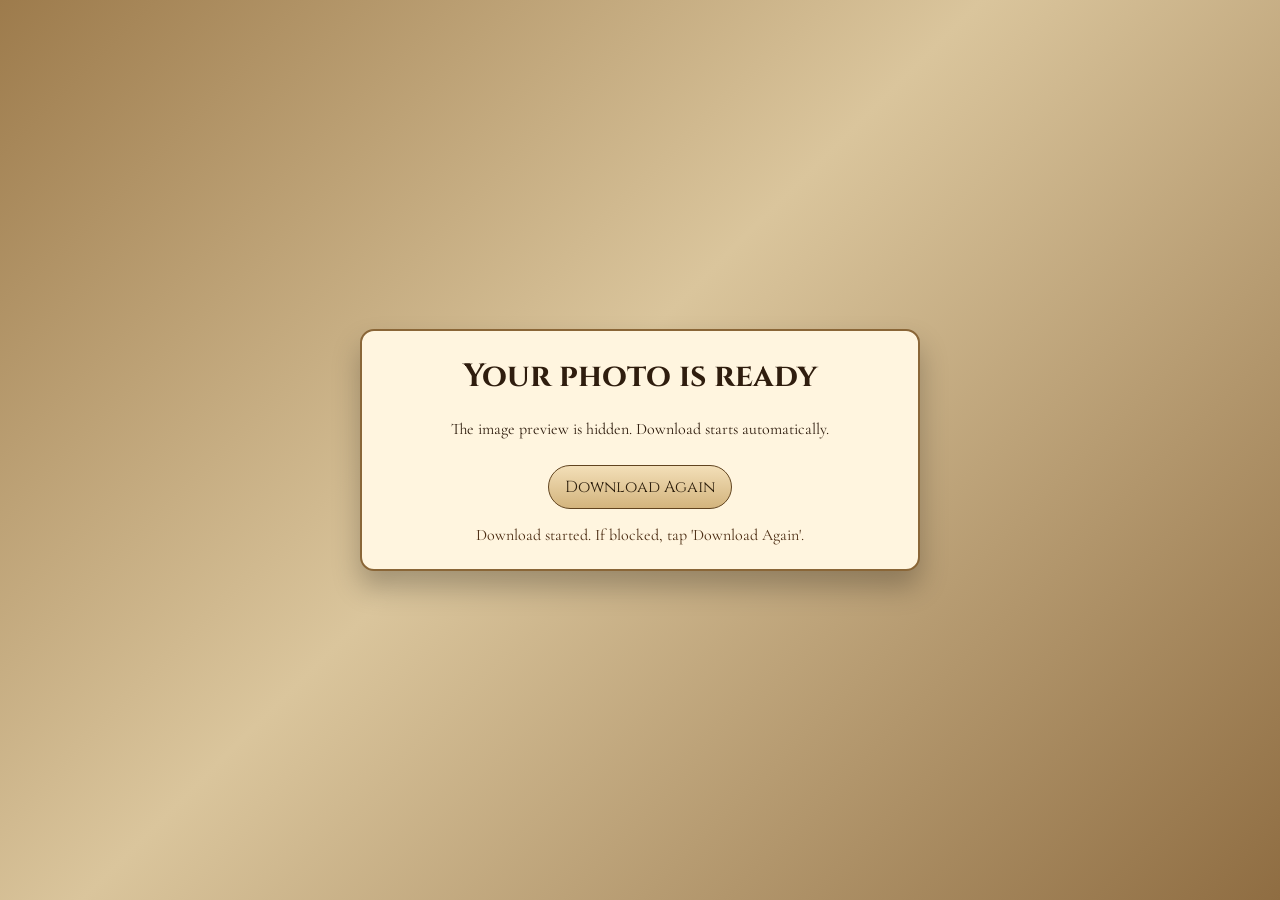
==== shivani-download.html @ f6a698ee "initial commit" ====
﻿<!DOCTYPE html>
<html lang="en">
<head>
  <meta charset="UTF-8">
  <meta name="viewport" content="width=device-width, initial-scale=1.0">
  <title>Shivani Photo Download</title>
  <link rel="stylesheet" href="shivani-download.css">
</head>
<body>
  <main class="download-wrap">
    <h1>Your photo is ready</h1>
    <p>The image preview is hidden. Download starts automatically.</p>
    <a id="direct-download" class="download-btn" href="images/shivani.png" download="shivani.png">Download Again</a>
    <p id="download-status" class="status">Preparing download...</p>
  </main>
  <script src="shivani-download.js"></script>
</body>
</html>
---- shivani-download.css ----
﻿@import url("https://fonts.googleapis.com/css2?family=Cinzel:wght@500;700&family=Cormorant+Garamond:wght@400;500;700&display=swap");

* { box-sizing: border-box; }

body {
  margin: 0;
  min-height: 100vh;
  display: grid;
  place-items: center;
  font-family: "Cormorant Garamond", serif;
  color: #2f1d0e;
  background: linear-gradient(135deg, #9d7b4c 0%, #dac59c 45%, #8f6d42 100%);
}

.download-wrap {
  width: min(560px, 92vw);
  text-align: center;
  background: #fff5df;
  border: 2px solid #8a6637;
  border-radius: 14px;
  padding: 24px;
  box-shadow: 0 16px 28px rgba(0, 0, 0, 0.25);
}

h1 {
  font-family: "Cinzel", serif;
  margin-top: 0;
}

.download-btn {
  display: inline-block;
  margin-top: 10px;
  padding: 10px 16px;
  border-radius: 999px;
  border: 1px solid #61441f;
  background: linear-gradient(180deg, #f3dfb8 0%, #d3b47d 100%);
  color: #2d1f0d;
  text-decoration: none;
  font-family: "Cinzel", serif;
}

.status {
  margin-bottom: 0;
  color: #4c2d13;
}
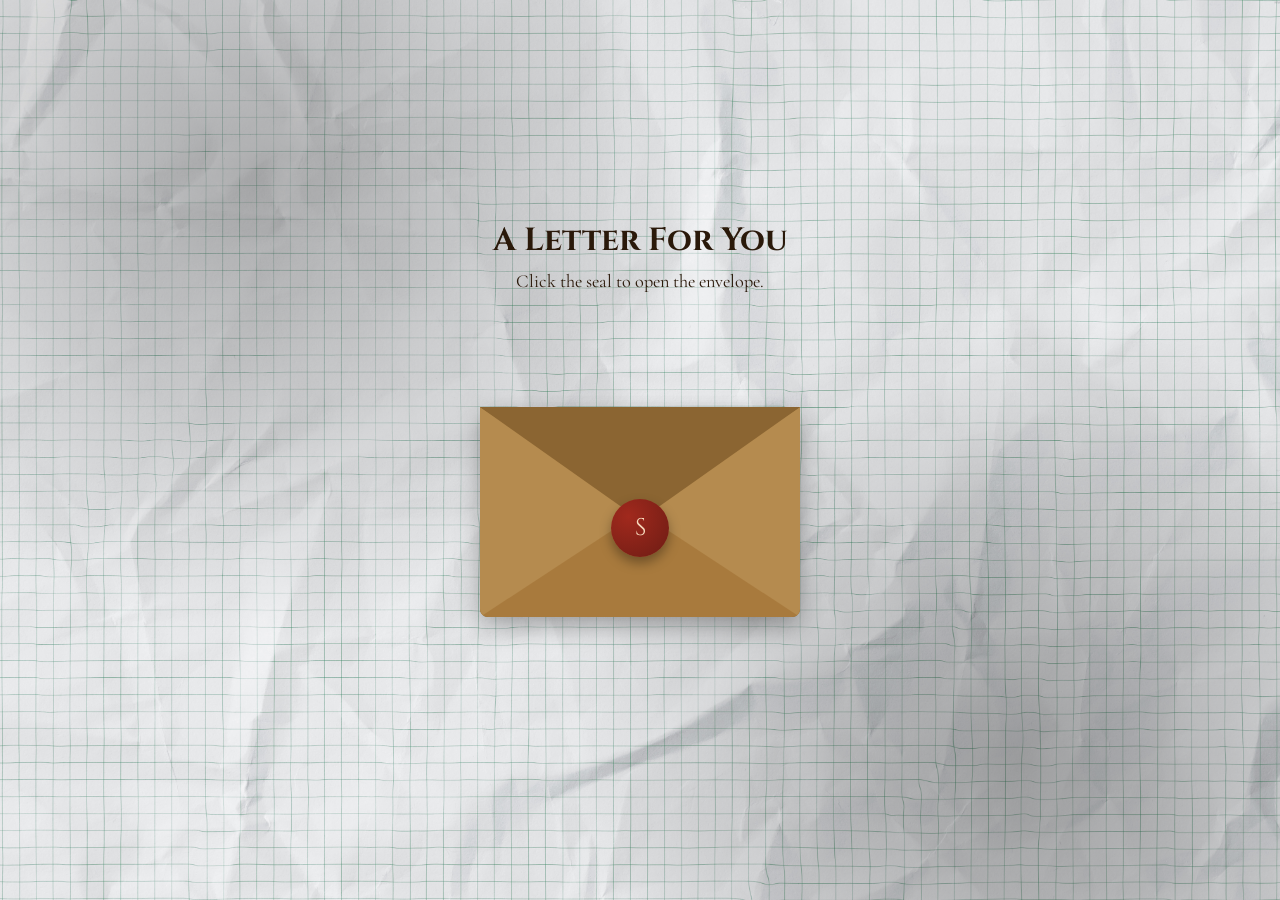
==== commit f3509115: "second commit" ====
--- a/shivani-download.html
+++ b/shivani-download.html
@@ -3,16 +3,41 @@
 <head>
   <meta charset="UTF-8">
   <meta name="viewport" content="width=device-width, initial-scale=1.0">
-  <title>Shivani Photo Download</title>
+  <title>Shivani Secret Letter</title>
+  <link rel="icon" href="images/fav.png" type="image/png">
   <link rel="stylesheet" href="shivani-download.css">
 </head>
 <body>
-  <main class="download-wrap">
-    <h1>Your photo is ready</h1>
-    <p>The image preview is hidden. Download starts automatically.</p>
-    <a id="direct-download" class="download-btn" href="images/shivani.png" download="shivani.png">Download Again</a>
-    <p id="download-status" class="status">Preparing download...</p>
+  <main class="scene">
+    <h1 class="title">A Letter For You</h1>
+    <p class="subtitle">Click the seal to open the envelope.</p>
+
+    <div class="envlope-wrapper">
+      <div id="envelope" class="close" aria-label="Envelope">
+        <div class="front flap"></div>
+        <div class="front pocket"></div>
+        <div class="letter">
+          <img class="letter-image" src="images/shivani.png" alt="Shivani">
+          <div class="inner-heart" aria-hidden="true"></div>
+        </div>
+        <button id="seal-btn" class="seal" type="button" aria-label="Open with seal">S</button>
+        <div class="hearts">
+          <div class="heart a1"></div>
+          <div class="heart a2"></div>
+          <div class="heart a3"></div>
+        </div>
+      </div>
+    </div>
+
+    <div id="download-area" class="download-area" aria-live="polite">
+      <button id="download-heart-btn" class="download-heart-btn" type="button" aria-label="Download image">
+        <span class="download-heart" aria-hidden="true"></span>
+      </button>
+      <span style="font-size: 30px; font-weight: 800;">Click Me</span>
+      <a id="download-link" href="images/shivani.png" download="shivani.png" hidden>Download Shivani</a>
+    </div>
   </main>
+
   <script src="shivani-download.js"></script>
 </body>
 </html>
--- a/shivani-download.css
+++ b/shivani-download.css
@@ -1,4 +1,17 @@
 ﻿@import url("https://fonts.googleapis.com/css2?family=Cinzel:wght@500;700&family=Cormorant+Garamond:wght@400;500;700&display=swap");
+
+:root {
+  --env: #b58b4f;
+  --env2: #a87a3d;
+  --env-flap: #8b6532;
+  --bg-tint: #efe3c8;
+  --heart: #982217;
+  --seal-text: #f7d9bd;
+  --env-border-radius: 8px;
+  --env-width: 320px;
+  --env-height: 210px;
+  --heart-width: 16px;
+}
 
 * { box-sizing: border-box; }
 
@@ -8,38 +21,388 @@
   display: grid;
   place-items: center;
   font-family: "Cormorant Garamond", serif;
-  color: #2f1d0e;
-  background: linear-gradient(135deg, #9d7b4c 0%, #dac59c 45%, #8f6d42 100%);
-}
-
-.download-wrap {
-  width: min(560px, 92vw);
+  color: #2a190a;
+  background:
+    radial-gradient(circle at 20% 20%, rgba(0, 0, 0, 0.28), transparent 36%),
+    radial-gradient(circle at 80% 85%, rgba(0, 0, 0, 0.3), transparent 35%),
+    url("images/bg.jpeg") center / cover no-repeat fixed;
+}
+
+.scene {
+  width: min(760px, 94vw);
   text-align: center;
-  background: #fff5df;
-  border: 2px solid #8a6637;
-  border-radius: 14px;
-  padding: 24px;
-  box-shadow: 0 16px 28px rgba(0, 0, 0, 0.25);
-}
-
-h1 {
+  padding: 22px;
+  border-radius: 18px;
+}
+
+.title {
+  margin: 0;
   font-family: "Cinzel", serif;
-  margin-top: 0;
-}
-
-.download-btn {
-  display: inline-block;
-  margin-top: 10px;
-  padding: 10px 16px;
-  border-radius: 999px;
-  border: 1px solid #61441f;
-  background: linear-gradient(180deg, #f3dfb8 0%, #d3b47d 100%);
-  color: #2d1f0d;
-  text-decoration: none;
+}
+
+.subtitle {
+  margin: 8px 0 10px;
+  font-size: 1.14rem;
+}
+
+.envlope-wrapper {
+  margin-top: -20px;
+  height: calc(var(--env-height) + 145px);
+}
+
+#envelope {
+  position: relative;
+  width: var(--env-width);
+  height: var(--env-height);
+  border-bottom-left-radius: var(--env-border-radius);
+  border-bottom-right-radius: var(--env-border-radius);
+  margin-left: auto;
+  margin-right: auto;
+  top: 125px;
+  background-color: var(--env-flap);
+  box-shadow: 0 10px 24px rgba(0, 0, 0, 0.28);
+}
+
+.front {
+  position: absolute;
+  width: 0;
+  height: 0;
+  z-index: 3;
+}
+
+.flap {
+  border-left: calc(var(--env-width) / 2) solid transparent;
+  border-right: calc(var(--env-width) / 2) solid transparent;
+  border-bottom: calc((var(--env-height) / 2) - 8px) solid transparent;
+  border-top: calc((var(--env-height) / 2) + 8px) solid var(--env-flap);
+  transform-origin: top;
+  pointer-events: none;
+}
+
+.pocket {
+  border-left: calc(var(--env-width) / 2) solid var(--env);
+  border-right: calc(var(--env-width) / 2) solid var(--env);
+  border-bottom: calc(var(--env-height) / 2) solid var(--env2);
+  border-top: calc(var(--env-height) / 2) solid transparent;
+  border-bottom-left-radius: var(--env-border-radius);
+  border-bottom-right-radius: var(--env-border-radius);
+}
+
+.letter {
+  position: relative;
+  background-color: #fff7e8;
+  width: 90%;
+  margin-left: auto;
+  margin-right: auto;
+  height: 90%;
+  top: 5%;
+  border-radius: var(--env-border-radius);
+  box-shadow: 0 2px 26px rgba(0, 0, 0, 0.12);
+  z-index: 2;
+}
+
+.letter::after {
+  content: "";
+  position: absolute;
+  inset: 0;
+  background-image: linear-gradient(180deg, rgba(255, 255, 255, 0) 25%, rgba(227, 212, 186, 0.68) 55%, rgba(227, 212, 186, 0.96) 100%);
+}
+
+.letter-image {
+  position: absolute;
+  inset: 8px;
+  width: calc(100% - 16px);
+  height: calc(100% - 16px);
+  object-fit: cover;
+  border-radius: 5px;
+  filter: blur(10px) saturate(0.92);
+  opacity: 0;
+  transition: opacity 0.35s ease;
+}
+
+.open .letter-image {
+  opacity: 1;
+}
+
+.seal {
+  position: absolute;
+  left: 50%;
+  top: 92px;
+  transform: translateX(-50%);
+  width: 58px;
+  height: 58px;
+  border-radius: 50%;
+  background: radial-gradient(circle at 30% 30%, #a1291d, #6d1c14);
+  color: var(--seal-text);
+  display: grid;
+  place-items: center;
   font-family: "Cinzel", serif;
-}
-
-.status {
-  margin-bottom: 0;
-  color: #4c2d13;
-}
+  font-size: 1.5rem;
+  box-shadow: 0 6px 12px rgba(0, 0, 0, 0.34);
+  z-index: 6;
+  border: 0;
+  cursor: pointer;
+  transition: transform 0.2s ease;
+}
+
+.seal:hover {
+  transform: translateX(-50%) scale(1.04);
+}
+
+.seal:focus-visible {
+  outline: 2px solid rgba(255, 240, 218, 0.7);
+  outline-offset: 2px;
+}
+
+.open .flap {
+  transform: rotateX(180deg);
+  transition: transform 0.45s ease, z-index 0.6s;
+  z-index: 1;
+}
+
+.close .flap {
+  transform: rotateX(0deg);
+  transition: transform 0.45s 0.6s ease, z-index 1s;
+  z-index: 5;
+}
+
+.close .letter {
+  transform: translateY(0);
+  transition: transform 0.45s ease, z-index 1s;
+  z-index: 1;
+}
+
+.open .letter {
+  transform: translateY(calc(var(--env-height) / -3));
+  transition: transform 0.45s 0.6s ease, z-index 0.6s;
+  z-index: 2;
+}
+
+.open .seal {
+  opacity: 0;
+  transform: translateX(-50%) scale(0.75);
+  transition: opacity 0.25s ease, transform 0.25s ease;
+}
+
+.close .seal {
+  opacity: 1;
+  transition: opacity 0.25s ease 0.35s, transform 0.25s ease 0.35s;
+}
+
+.inner-heart {
+  position: absolute;
+  left: 50%;
+  top: 56%;
+  width: 34px;
+  height: 30px;
+  transform: translate(-50%, -50%) scale(0);
+  opacity: 0;
+  transition: transform 0.35s ease, opacity 0.35s ease;
+  z-index: 3;
+}
+
+.inner-heart::before,
+.inner-heart::after {
+  content: "";
+  position: absolute;
+  width: 18px;
+  height: 28px;
+  background: #b9211f;
+  border-radius: 18px 18px 0 0;
+}
+
+.inner-heart::before {
+  left: 17px;
+  transform: rotate(-45deg);
+  transform-origin: 0 100%;
+}
+
+.inner-heart::after {
+  left: 0;
+  transform: rotate(45deg);
+  transform-origin: 100% 100%;
+}
+
+.open .inner-heart {
+  transform: translate(-50%, -50%) scale(1.1);
+  opacity: 1;
+  animation: pulseHeart 1.2s ease-in-out infinite;
+}
+
+.hearts {
+  position: absolute;
+  top: calc(var(--env-height) / 2);
+  left: 0;
+  right: 0;
+  z-index: 2;
+}
+
+.heart {
+  position: absolute;
+  bottom: 0;
+  right: 10%;
+  pointer-events: none;
+}
+
+.heart::before,
+.heart::after {
+  position: absolute;
+  content: "";
+  left: var(--heart-width);
+  top: 0;
+  width: var(--heart-width);
+  height: calc(var(--heart-width) * 1.6);
+  background: var(--heart);
+  border-radius: var(--heart-width) var(--heart-width) 0 0;
+  transform: rotate(-45deg);
+  transform-origin: 0 100%;
+  pointer-events: none;
+}
+
+.heart::after {
+  left: 0;
+  transform: rotate(45deg);
+  transform-origin: 100% 100%;
+}
+
+.close .heart {
+  opacity: 0;
+  animation: none;
+}
+
+.a1 {
+  left: 20%;
+  transform: scale(0.6);
+  opacity: 1;
+  animation: slideUp 4s linear 1, sideSway 2s ease-in-out 4 alternate;
+  animation-fill-mode: forwards;
+  animation-delay: 0.7s;
+}
+
+.a2 {
+  left: 55%;
+  transform: scale(1);
+  opacity: 1;
+  animation: slideUp 5s linear 1, sideSway 4s ease-in-out 2 alternate;
+  animation-fill-mode: forwards;
+  animation-delay: 0.7s;
+}
+
+.a3 {
+  left: 10%;
+  transform: scale(0.8);
+  opacity: 1;
+  animation: slideUp 7s linear 1, sideSway 2s ease-in-out 6 alternate;
+  animation-fill-mode: forwards;
+  animation-delay: 0.7s;
+}
+
+@keyframes slideUp {
+  0% { top: 0; }
+  100% { top: -500px; }
+}
+
+@keyframes sideSway {
+  0% { margin-left: 0; }
+  100% { margin-left: 42px; }
+}
+
+.download-area {
+  margin-top: 6px;
+  display: inline-flex;
+  align-items: center;
+  gap: 8px;
+  opacity: 0;
+  transform: translateY(10px);
+  pointer-events: none;
+  transition: opacity 0.35s ease, transform 0.35s ease;
+}
+
+.download-area.show {
+  opacity: 1;
+  transform: translateY(0);
+  pointer-events: auto;
+}
+
+.download-heart-btn {
+  border: 0;
+  background: transparent;
+  padding: 2px;
+  cursor: pointer;
+}
+
+.download-heart {
+  width: 30px;
+  height: 26px;
+  position: relative;
+  display: block;
+  transform: rotate(-4deg) scale(0.2);
+  opacity: 0;
+}
+
+.download-area.show .download-heart {
+  opacity: 1;
+  transform: rotate(-4deg) scale(1);
+  transition: transform 0.45s ease, opacity 0.45s ease;
+  animation: pulseHeart 1s ease-in-out infinite;
+}
+
+.download-heart::before,
+.download-heart::after {
+  content: "";
+  position: absolute;
+  width: 16px;
+  height: 26px;
+  background: #b3201b;
+  border-radius: 16px 16px 0 0;
+}
+
+.download-heart::before {
+  left: 14px;
+  transform: rotate(-45deg);
+  transform-origin: 0 100%;
+}
+
+.download-heart::after {
+  left: 0;
+  transform: rotate(45deg);
+  transform-origin: 100% 100%;
+}
+
+.download-text {
+  border-bottom: 1px dashed rgba(86, 56, 23, 0.5);
+  padding-bottom: 2px;
+  color: #6d431b;
+  font-family: "Cinzel", serif;
+  font-size: 1.15rem;
+}
+
+@keyframes pulseHeart {
+  0%, 100% { transform: rotate(-4deg) scale(1); }
+  50% { transform: rotate(-4deg) scale(1.15); }
+}
+
+@media (max-width: 560px) {
+  :root {
+    --env-width: 280px;
+    --env-height: 186px;
+  }
+
+  .envlope-wrapper {
+    height: calc(var(--env-height) + 120px);
+  }
+
+  #envelope {
+    top: 96px;
+  }
+
+  .seal {
+    top: 78px;
+    width: 50px;
+    height: 50px;
+  }
+
+  .subtitle {
+    font-size: 1.02rem;
+  }
+}
